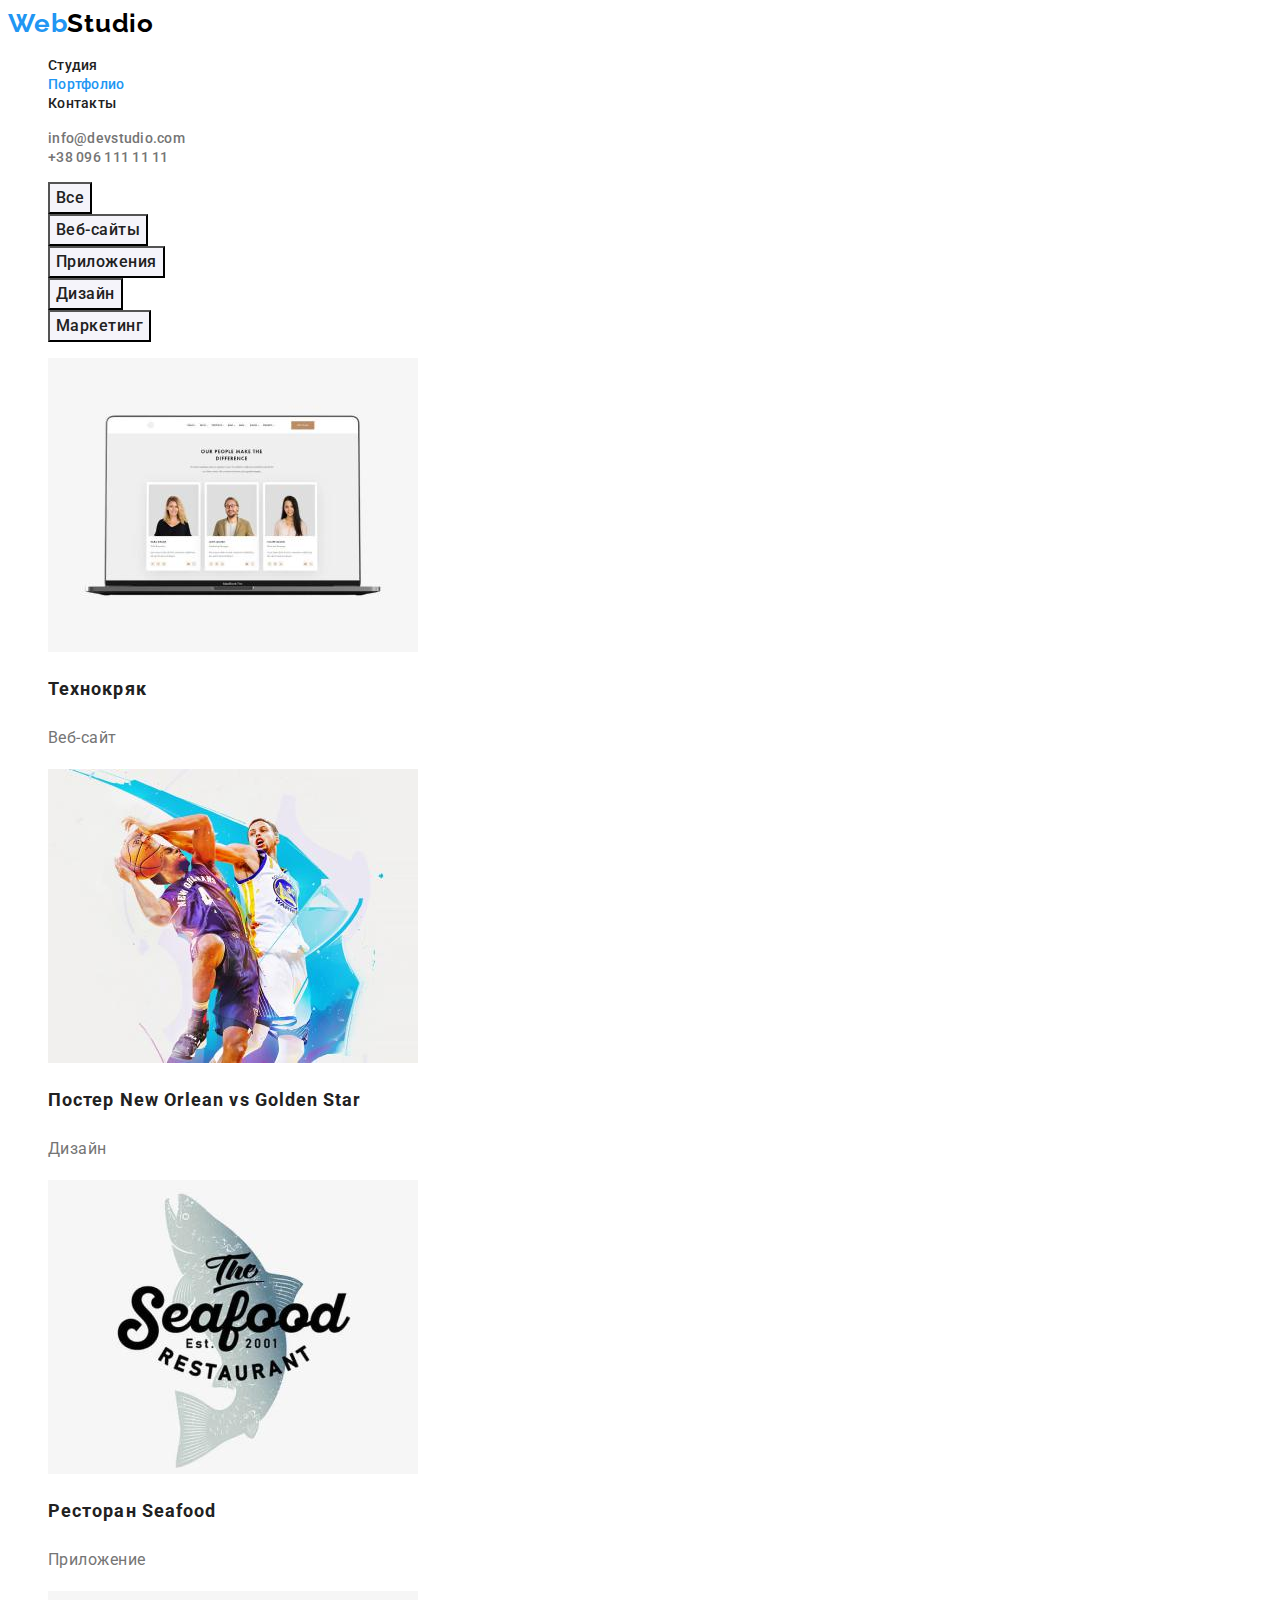
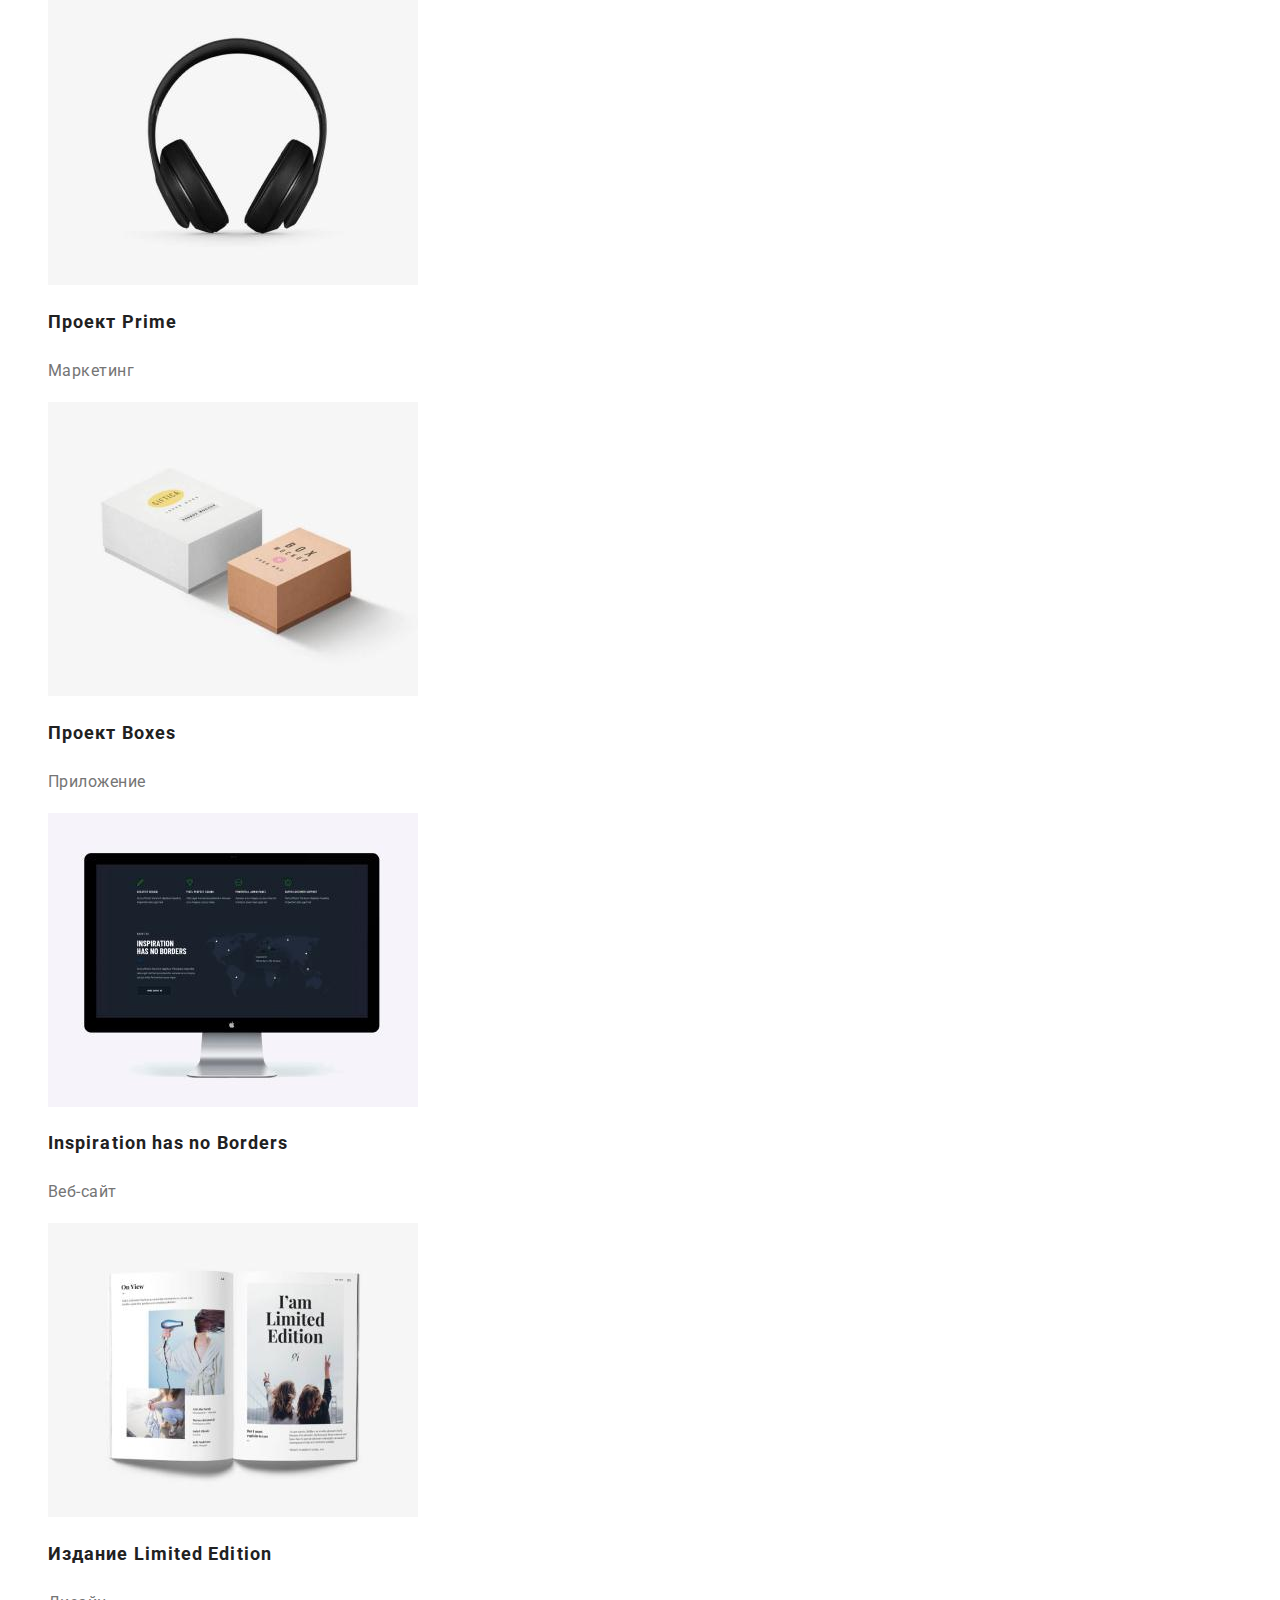
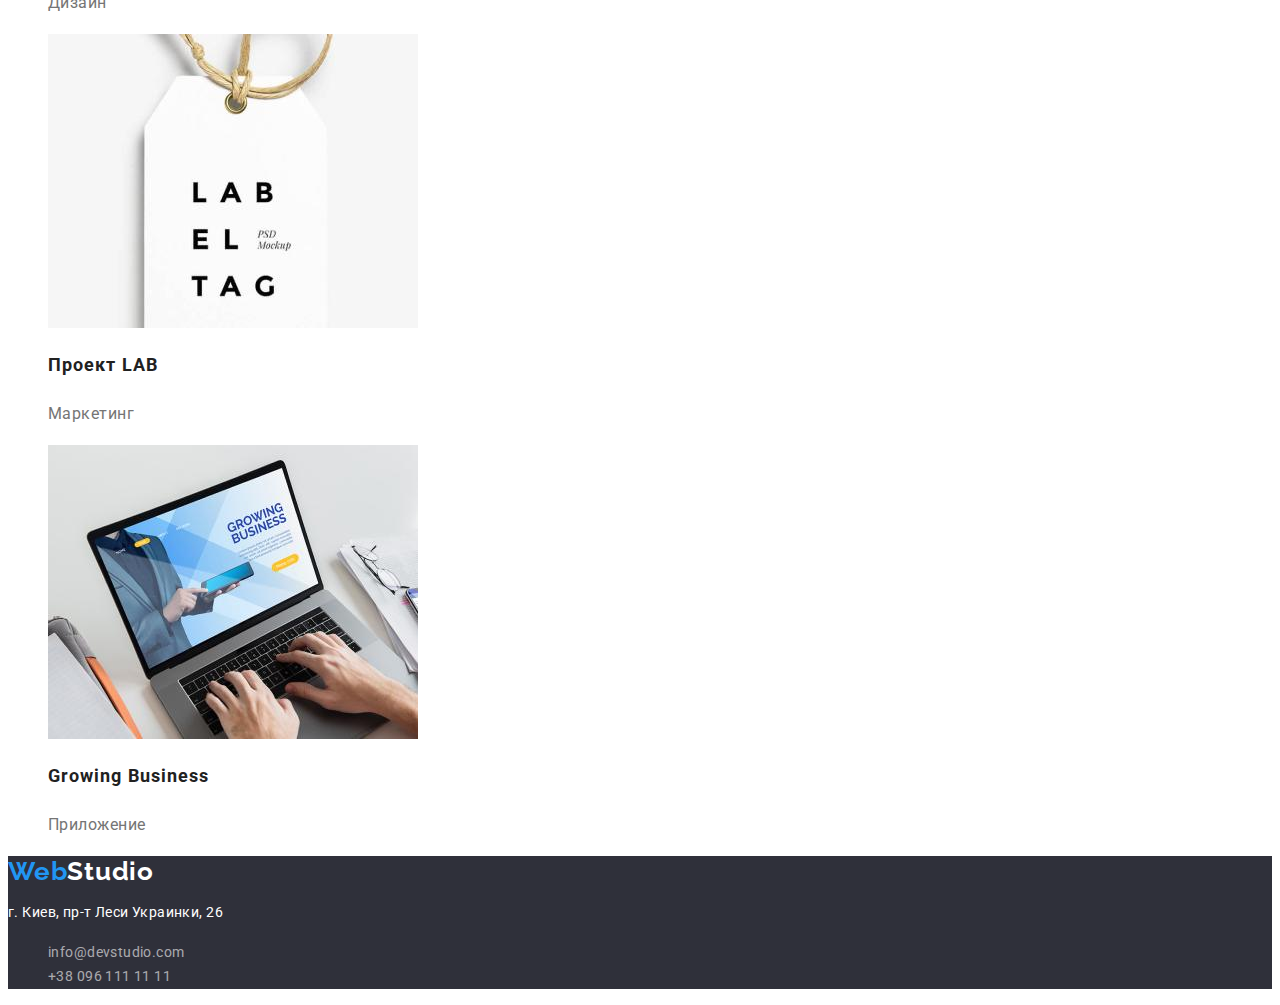
==== portfolio.html @ 96a63972 "cloned" ====
<!DOCTYPE html>
<html lang="ru">
<head>
    <meta charset="UTF-8">
    <meta http-equiv="X-UA-Compatible" content="IE=edge">
    <meta name="viewport" content="width=device-width, initial-scale=1.0">
    <link rel="stylesheet" href="./css/styles.css">
    <link rel="preconnect" href="https://fonts.googleapis.com">
    <link rel="preconnect" href="https://fonts.gstatic.com" crossorigin>
    <link href="https://fonts.googleapis.com/css2?family=Raleway:wght@700&family=Roboto:wght@400;500;700;900&display=swap" rel="stylesheet">
    <title>Портфолио</title>
</head>
<body>
    <!-- header -->
    <header class="header">
        <nav class="nav-menu">
            <a class="link logo up-logo" href="./index.html">
                <span class="logo-span">Web</span>Studio
            </a>
            <ul class="list">
                <li>
                    <a class="link menu-link" href="./index.html">Студия</a>
                </li>
                <li>
                    <a class="link menu-link active-link" href="./portfolio.html">Портфолио</a>
                </li>
                <li>
                    <a class="link menu-link" href="">Контакты</a>
                </li>
            </ul>
        </nav>
        <ul class="list">
            <li>
                <a class="link header-contacts" href="mailto:info@devstudio.com">info@devstudio.com</a>
            </li>
            <li>
                <a class="link header-contacts" href="tel:+380961111111">+38 096 111 11 11</a>
            </li>
        </ul>
    </header>

    <!-- main -->
    <main>
        <section>
            <h1 hidden>Наши работы</h1>
            <ul class="list">
                <li><button class="btn-filter" type="button">Все</button></li>
                <li><button class="btn-filter" type="button">Веб-сайты</button></li>
                <li><button class="btn-filter" type="button">Приложения</button></li>
                <li><button class="btn-filter" type="button">Дизайн</button></li>
                <li><button class="btn-filter" type="button">Маркетинг</button></li>
            </ul>
            <ul class="list">
                <li>
                    <a class="link" href="">
                        <img src="./images/our-works-1.jpg" alt="Фото веб-сайта" width="370">
                        <h2 class="our-works-title">Технокряк</h2>
                        <p class="our-works-subtitle">Веб-сайт</p>
                    </a>
                </li>
                <li>
                    <a class="link" href="">
                        <img src="./images/our-works-2.jpg" alt="Фото постера" width="370">
                        <h2 class="our-works-title">Постер New Orlean vs Golden Star</h2>
                        <p class="our-works-subtitle">Дизайн</p>
                    </a>
                </li>
                <li>
                    <a class="link" href="">
                        <img src="./images/our-works-3.jpg" alt="Фото с логотипом ресторана" width="370">
                        <h2 class="our-works-title">Ресторан Seafood</h2>
                        <p class="our-works-subtitle">Приложение</p>
                    </a>
                </li>
                <li>
                    <a class="link" href="">
                        <img src="./images/our-works-4.jpg" alt="Фото с наушниками" width="370">
                        <h2 class="our-works-title">Проект Prime</h2>
                        <p class="our-works-subtitle">Маркетинг</p>
                    </a>
                </li>
                <li>
                    <a class="link" href="">
                        <img src="./images/our-works-5.jpg" alt="Фото с коробками" width="370">
                        <h2 class="our-works-title">Проект Boxes</h2>
                        <p class="our-works-subtitle">Приложение</p>
                    </a>
                </li>
                <li>
                    <a class="link" href="">
                        <img src="./images/our-works-6.jpg" alt="Фото веб-сайта" width="370">
                        <h2 class="our-works-title">Inspiration has no Borders</h2>
                        <p class="our-works-subtitle">Веб-сайт</p>
                    </a>
                </li>
                <li>
                    <a class="link" href="">
                        <img src="./images/our-works-7.jpg" alt="Фото журнала" width="370">
                        <h2 class="our-works-title">Издание Limited Edition</h2>
                        <p class="our-works-subtitle">Дизайн</p>
                    </a>
                </li>
                <li>
                    <a class="link" href="">
                        <img src="./images/our-works-8.jpg" alt="Фото с логотипом бирки" width="370">
                        <h2 class="our-works-title">Проект LAB</h2>
                        <p class="our-works-subtitle">Маркетинг</p>
                    </a>
                </li>
                <li>
                    <a class="link" href="">
                        <img src="./images/our-works-9.jpg" alt="Фото с приложением на PC" width="370">
                        <h2 class="our-works-title">Growing Business</h2>
                        <p class="our-works-subtitle">Приложение</p>
                    </a>
                </li>
            </ul>
        </section>
 
    </main>

    <!-- footer -->
    <footer class="footer">
        <a class="logo link down-logo" href="./index.html">
            <span class="logo-span">Web</span>Studio
        </a>
        <address>
            <p class="footer-address-text">г. Киев, пр-т Леси Украинки, 26</p>
            <ul class="list">
                <li>
                    <a class="link footer-address-link" href="mailto:info@devstudio.com">info@devstudio.com</a>
                </li>
                <li>
                    <a class="link footer-address-link" href="tel:+380961111111">+38 096 111 11 11</a>
                </li>
            </ul>
        </address>
    </footer>
</body>
</html>
---- css/styles.css ----
:root
{
    --primary-text-color: #212121;
    --secondary-text-color: #757575;
    --primary-title-color: #FFFFFF;
    --secondary-title-color: #212121;
    --accent-color: #2196F3;
    --logo-text-color: #000000;
    --secondary-accent-color: #188CE8;
    --third-text-color: #FFFFFF;
    --adress-text-color: rgba(255, 255, 255, 0.6);
    --secondary-background-color: #F5F4FA;
}

body{
    font-family: "Roboto", sans-serif;
    color: var(--primary-text-color);
}


.link
{
    text-decoration: none;
}

.list
{
    list-style: none;
}

/*------------- header --------------*/

.logo
{
    font-family: Raleway;
    font-weight: 700;
    font-size: 26px;
    line-height: 1.19;
    letter-spacing: 0.03em;    
}

.up-logo
{
    color: var(--logo-text-color);
}

.down-logo
{
    color: var(--primary-title-color);
}

.logo-span
{
    color: var(--accent-color);
}

.menu-link
{
    font-weight: 500;
    font-size: 14px;
    line-height: 1.14;
    letter-spacing: 0.02em;
    color: var(--primary-text-color);  
}

.menu-link:hover, .menu-link:focus,
.header-contacts:hover, .header-contacts:focus
{
    color: var(--accent-color);
}

.header-contacts
{
   font-weight: 500;
    font-size: 14px;
    line-height: 1.14;
    letter-spacing: 0.02em;
    color: var(--secondary-text-color);
}

.active-link
{
    color: var(--accent-color);
}

/*------------- main --------------*/

.main-title
{
    /* temporary backgroung color */
    font-weight: 900;
    font-size: 44px;
    line-height: 1.36;
    text-align: center;
    letter-spacing: 0.06em;
    text-transform: uppercase;
    color: var(--primary-title-color);
}

.main-header-section
{
    background-color: #2F303A;
}

.btn
{
    font-family: inherit;
    font-weight: 700;
    font-size: 16px;
    line-height: 1.87;
    letter-spacing: 0.06em;
    color: var(--third-text-color);
    background-color: var(--accent-color);
}

.btn:hover, .btn:focus
{
    background-color: var(--secondary-accent-color);
    cursor: pointer;
}

.benefits-title
{
   font-weight: 700;
    font-size: 14px;
    line-height: 1.14;
    letter-spacing: 0.03em;
    text-transform: uppercase;
    color: var(--secondary-title-color);
}

.benefits-after-title
{
    font-size: 14px;
    line-height: 1.71;
    letter-spacing: 0.03em;
    color: var(--secondary-text-color);
}

.secondary-title
{
    font-weight: 700;
    font-size: 36px;
    line-height: 1.17;
    text-align: center;
    letter-spacing: 0.03em;
    color:var(--secondary-title-color);
}

.team-name-title
{
    font-weight: 500;
    font-size: 16px;
    line-height: 1.19;
    text-align: center;
    letter-spacing: 0.03em;    
}

.team-name-after-title
{
    font-size: 16px;
    line-height: 1.19;
    text-align: center;
    letter-spacing: 0.03em;
    color: var(--secondary-text-color);
}

.team-section
{
    background-color: var(--secondary-background-color);
}


/*------------- footer --------------*/

.footer
{
    background-color: #2F303A;
}

.footer-address-text
{
    font-style: normal;
    font-size: 14px;
    line-height: 1.71;
    letter-spacing: 0.03em;
    color: var(--third-text-color);
}

.footer-address-link
{
    font-style: normal;   
    font-size: 14px;
    line-height: 1.71;
    letter-spacing: 0.03em;
    color: var(--adress-text-color);    
}

.footer-address-text:hover,
.footer-address-link:hover,
.footer-address-link:focus
{
    color: var(--accent-color);
}


/* --------------portfolio css-------------- */
.btn-filter
{
    font-family: inherit;
    font-weight: 500;
    font-size: 16px;
    line-height: 1.63;
    letter-spacing: 0.03em;
    color: var(--primary-text-color);
    background-color: var(--secondary-background-color);
}

.btn-filter:hover, .btn-filter:focus
{
    color: var(--third-text-color);
    background-color: var(--accent-color);
}

.our-works-title
{
    font-weight: 700;
    font-size: 18px;
    line-height: 2;
    letter-spacing: 0.06em;
    color: var(--secondary-title-color);
}
.our-works-subtitle
{
    font-size: 16px;
    line-height: 1.87;
    letter-spacing: 0.03em;
    color: var(--secondary-text-color);
}
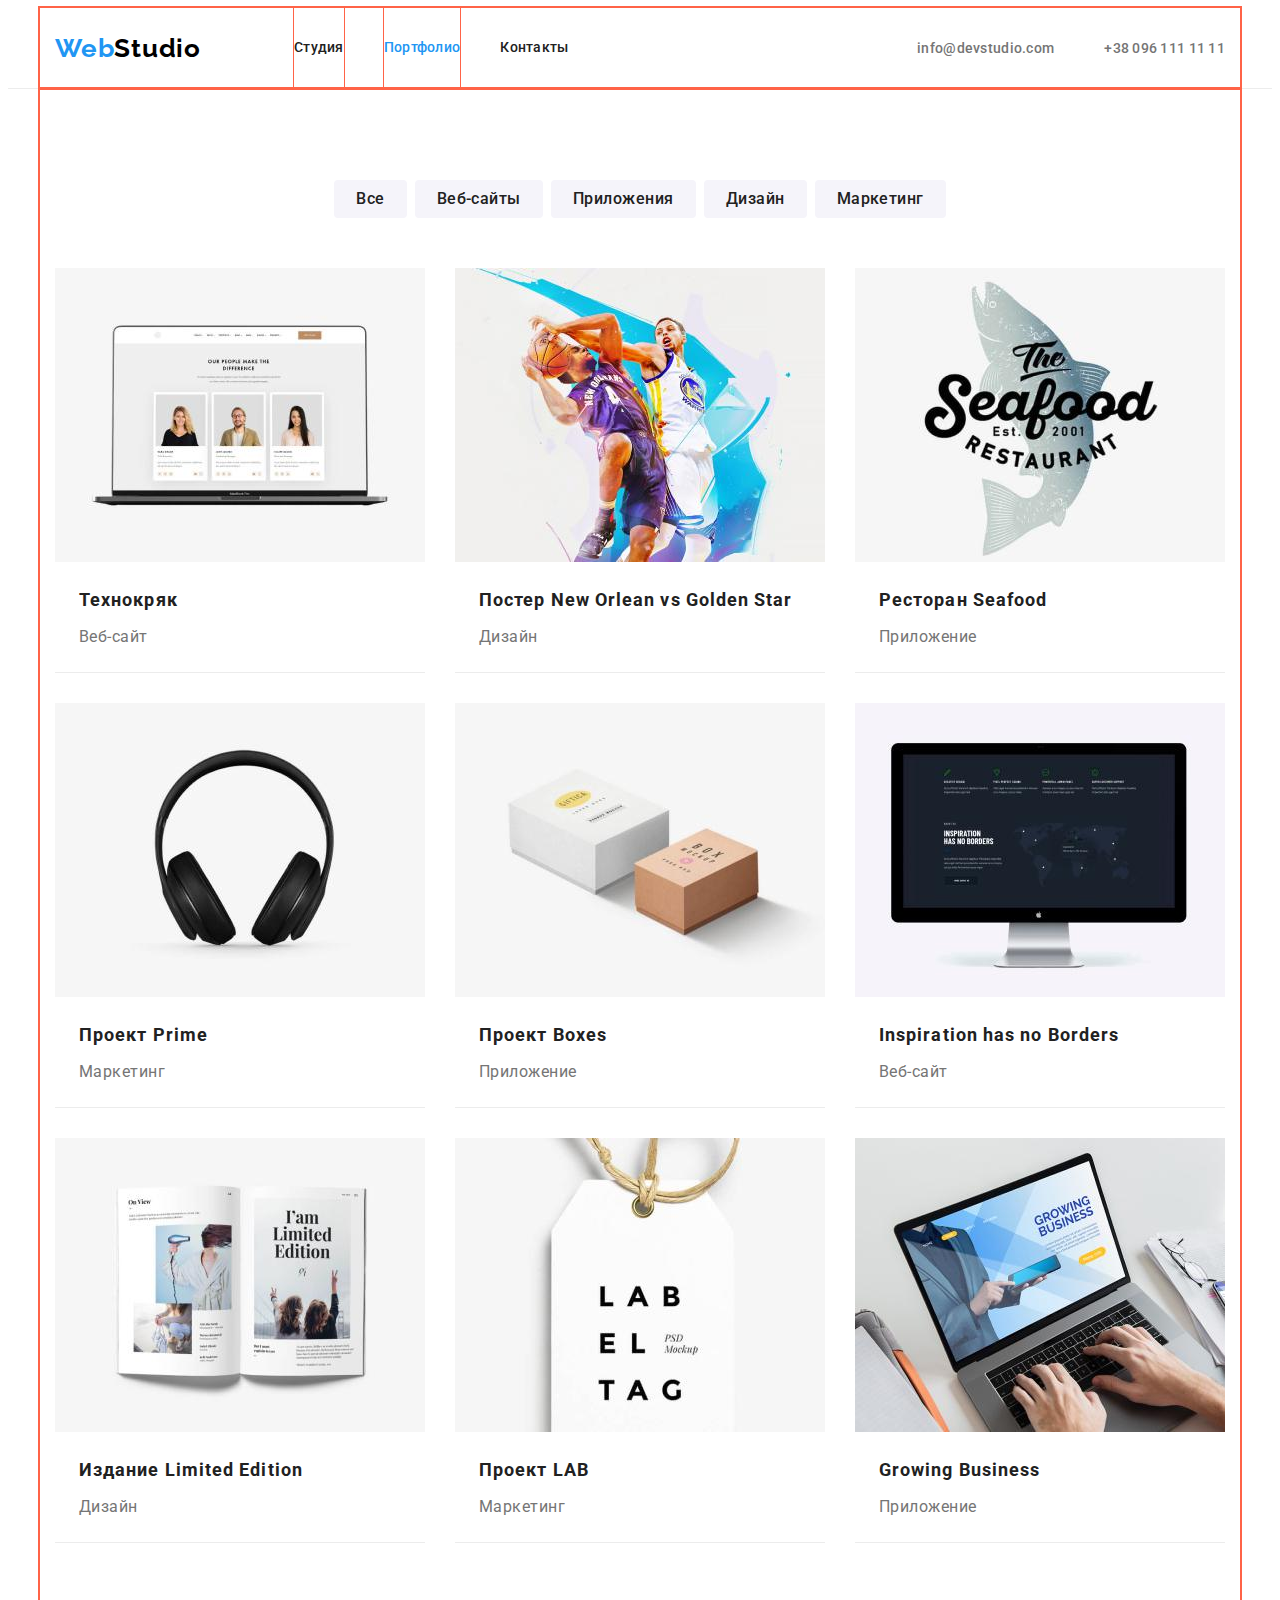
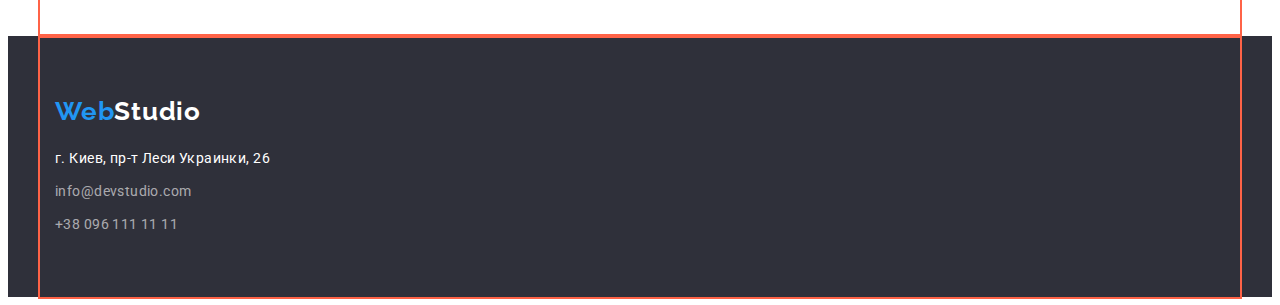
==== commit 7e444f93: "ready" ====
--- a/portfolio.html
+++ b/portfolio.html
@@ -4,6 +4,7 @@
     <meta charset="UTF-8">
     <meta http-equiv="X-UA-Compatible" content="IE=edge">
     <meta name="viewport" content="width=device-width, initial-scale=1.0">
+    <link rel="stylesheet" href="https://cdnjs.cloudflare.com/ajax/libs/modern-normalize/1.1.0/modern-normalize.min.css" integrity="sha512-wpPYUAdjBVSE4KJnH1VR1HeZfpl1ub8YT/NKx4PuQ5NmX2tKuGu6U/JRp5y+Y8XG2tV+wKQpNHVUX03MfMFn9Q==" crossorigin="anonymous" referrerpolicy="no-referrer" />
     <link rel="stylesheet" href="./css/styles.css">
     <link rel="preconnect" href="https://fonts.googleapis.com">
     <link rel="preconnect" href="https://fonts.gstatic.com" crossorigin>
@@ -13,128 +14,134 @@
 <body>
     <!-- header -->
     <header class="header">
-        <nav class="nav-menu">
-            <a class="link logo up-logo" href="./index.html">
-                <span class="logo-span">Web</span>Studio
-            </a>
-            <ul class="list">
-                <li>
-                    <a class="link menu-link" href="./index.html">Студия</a>
+        <div class="container header-container">
+            <nav class="nav-menu">
+                <a class="link logo up-logo" href="./index.html">
+                    <span class="logo-span">Web</span>Studio
+                </a>
+                <ul class="site-nav list">
+                    <li class="nav-item">
+                        <a class="link menu-link" href="./index.html">Студия</a>
+                    </li>
+                    <li class="nav-item">
+                        <a class="link menu-link active-link" href="./portfolio.html">Портфолио</a>
+                    </li>
+                    <li class="nav-item">
+                        <a class="link menu-link" href="">Контакты</a>
+                    </li>
+                </ul>
+            </nav>
+            <ul class="list header-contacts-list">
+                <li class="contact-list-item">
+                    <a class="link header-contacts" href="mailto:info@devstudio.com">info@devstudio.com</a>
                 </li>
-                <li>
-                    <a class="link menu-link active-link" href="./portfolio.html">Портфолио</a>
-                </li>
-                <li>
-                    <a class="link menu-link" href="">Контакты</a>
+                <li class="contact-list-item">
+                    <a class="link header-contacts" href="tel:+380961111111">+38 096 111 11 11</a>
                 </li>
             </ul>
-        </nav>
-        <ul class="list">
-            <li>
-                <a class="link header-contacts" href="mailto:info@devstudio.com">info@devstudio.com</a>
-            </li>
-            <li>
-                <a class="link header-contacts" href="tel:+380961111111">+38 096 111 11 11</a>
-            </li>
-        </ul>
+    </div>
     </header>
 
     <!-- main -->
     <main>
         <section>
-            <h1 hidden>Наши работы</h1>
-            <ul class="list">
-                <li><button class="btn-filter" type="button">Все</button></li>
-                <li><button class="btn-filter" type="button">Веб-сайты</button></li>
-                <li><button class="btn-filter" type="button">Приложения</button></li>
-                <li><button class="btn-filter" type="button">Дизайн</button></li>
-                <li><button class="btn-filter" type="button">Маркетинг</button></li>
-            </ul>
-            <ul class="list">
-                <li>
-                    <a class="link" href="">
-                        <img src="./images/our-works-1.jpg" alt="Фото веб-сайта" width="370">
-                        <h2 class="our-works-title">Технокряк</h2>
-                        <p class="our-works-subtitle">Веб-сайт</p>
-                    </a>
-                </li>
-                <li>
-                    <a class="link" href="">
-                        <img src="./images/our-works-2.jpg" alt="Фото постера" width="370">
-                        <h2 class="our-works-title">Постер New Orlean vs Golden Star</h2>
-                        <p class="our-works-subtitle">Дизайн</p>
-                    </a>
-                </li>
-                <li>
-                    <a class="link" href="">
-                        <img src="./images/our-works-3.jpg" alt="Фото с логотипом ресторана" width="370">
-                        <h2 class="our-works-title">Ресторан Seafood</h2>
-                        <p class="our-works-subtitle">Приложение</p>
-                    </a>
-                </li>
-                <li>
-                    <a class="link" href="">
-                        <img src="./images/our-works-4.jpg" alt="Фото с наушниками" width="370">
-                        <h2 class="our-works-title">Проект Prime</h2>
-                        <p class="our-works-subtitle">Маркетинг</p>
-                    </a>
-                </li>
-                <li>
-                    <a class="link" href="">
-                        <img src="./images/our-works-5.jpg" alt="Фото с коробками" width="370">
-                        <h2 class="our-works-title">Проект Boxes</h2>
-                        <p class="our-works-subtitle">Приложение</p>
-                    </a>
-                </li>
-                <li>
-                    <a class="link" href="">
-                        <img src="./images/our-works-6.jpg" alt="Фото веб-сайта" width="370">
-                        <h2 class="our-works-title">Inspiration has no Borders</h2>
-                        <p class="our-works-subtitle">Веб-сайт</p>
-                    </a>
-                </li>
-                <li>
-                    <a class="link" href="">
-                        <img src="./images/our-works-7.jpg" alt="Фото журнала" width="370">
-                        <h2 class="our-works-title">Издание Limited Edition</h2>
-                        <p class="our-works-subtitle">Дизайн</p>
-                    </a>
-                </li>
-                <li>
-                    <a class="link" href="">
-                        <img src="./images/our-works-8.jpg" alt="Фото с логотипом бирки" width="370">
-                        <h2 class="our-works-title">Проект LAB</h2>
-                        <p class="our-works-subtitle">Маркетинг</p>
-                    </a>
-                </li>
-                <li>
-                    <a class="link" href="">
-                        <img src="./images/our-works-9.jpg" alt="Фото с приложением на PC" width="370">
-                        <h2 class="our-works-title">Growing Business</h2>
-                        <p class="our-works-subtitle">Приложение</p>
-                    </a>
-                </li>
-            </ul>
+            <div class="container work-list-container">
+                <h1 hidden>Наши работы</h1>
+                <ul class="list filter-btn-list">
+                    <li class="filter-btn-list-item"><button class="btn-filter" type="button">Все</button></li>
+                    <li class="filter-btn-list-item"><button class="btn-filter" type="button">Веб-сайты</button></li>
+                    <li class="filter-btn-list-item"><button class="btn-filter" type="button">Приложения</button></li>
+                    <li class="filter-btn-list-item"><button class="btn-filter" type="button">Дизайн</button></li>
+                    <li class="filter-btn-list-item"><button class="btn-filter" type="button">Маркетинг</button></li>
+                </ul>
+                <ul class="list work-list">
+                    <li class="work-list-item">
+                        <a class="link" href="">
+                            <img src="./images/our-works-1.jpg" alt="Фото веб-сайта" width="370">
+                            <h2 class="our-works-title">Технокряк</h2>
+                            <p class="our-works-subtitle">Веб-сайт</p>
+                        </a>
+                    </li>
+                    <li class="work-list-item">
+                        <a class="link" href="">
+                            <img src="./images/our-works-2.jpg" alt="Фото постера" width="370">
+                            <h2 class="our-works-title">Постер New Orlean vs Golden Star</h2>
+                            <p class="our-works-subtitle">Дизайн</p>
+                        </a>
+                    </li>
+                    <li class="work-list-item">
+                        <a class="link" href="">
+                            <img src="./images/our-works-3.jpg" alt="Фото с логотипом ресторана" width="370">
+                            <h2 class="our-works-title">Ресторан Seafood</h2>
+                            <p class="our-works-subtitle">Приложение</p>
+                        </a>
+                    </li>
+                    <li class="work-list-item">
+                        <a class="link" href="">
+                            <img src="./images/our-works-4.jpg" alt="Фото с наушниками" width="370">
+                            <h2 class="our-works-title">Проект Prime</h2>
+                            <p class="our-works-subtitle">Маркетинг</p>
+                        </a>
+                    </li>
+                    <li class="work-list-item">
+                        <a class="link" href="">
+                            <img src="./images/our-works-5.jpg" alt="Фото с коробками" width="370">
+                            <h2 class="our-works-title">Проект Boxes</h2>
+                            <p class="our-works-subtitle">Приложение</p>
+                        </a>
+                    </li>
+                    <li class="work-list-item">
+                        <a class="link" href="">
+                            <img src="./images/our-works-6.jpg" alt="Фото веб-сайта" width="370">
+                            <h2 class="our-works-title">Inspiration has no Borders</h2>
+                            <p class="our-works-subtitle">Веб-сайт</p>
+                        </a>
+                    </li>
+                    <li class="work-list-item">
+                        <a class="link" href="">
+                            <img src="./images/our-works-7.jpg" alt="Фото журнала" width="370">
+                            <h2 class="our-works-title">Издание Limited Edition</h2>
+                            <p class="our-works-subtitle">Дизайн</p>
+                        </a>
+                    </li>
+                    <li class="work-list-item">
+                        <a class="link" href="">
+                            <img src="./images/our-works-8.jpg" alt="Фото с логотипом бирки" width="370">
+                            <h2 class="our-works-title">Проект LAB</h2>
+                            <p class="our-works-subtitle">Маркетинг</p>
+                        </a>
+                    </li>
+                    <li class="work-list-item">
+                        <a class="link" href="">
+                            <img src="./images/our-works-9.jpg" alt="Фото с приложением на PC" width="370">
+                            <h2 class="our-works-title">Growing Business</h2>
+                            <p class="our-works-subtitle">Приложение</p>
+                        </a>
+                    </li>
+                </ul>
+        </div>
         </section>
  
     </main>
 
     <!-- footer -->
     <footer class="footer">
-        <a class="logo link down-logo" href="./index.html">
-            <span class="logo-span">Web</span>Studio
-        </a>
-        <address>
-            <p class="footer-address-text">г. Киев, пр-т Леси Украинки, 26</p>
-            <ul class="list">
-                <li>
-                    <a class="link footer-address-link" href="mailto:info@devstudio.com">info@devstudio.com</a>
-                </li>
-                <li>
-                    <a class="link footer-address-link" href="tel:+380961111111">+38 096 111 11 11</a>
-                </li>
-            </ul>
-        </address>
+        <div class="container footer-container">
+            <a class="logo link down-logo" href="./index.html">
+                <span class="logo-span">Web</span>Studio
+            </a>
+            <address class="footer-address">
+                <p class="footer-address-text">г. Киев, пр-т Леси Украинки, 26</p>
+                <ul class="list footer-adress-list">
+                    <li class="footer-address-list-item">
+                        <a class="link footer-address-link" href="mailto:info@devstudio.com">info@devstudio.com</a>
+                    </li>
+                    <li class="footer-address-list-item">
+                        <a class="link footer-address-link" href="tel:+380961111111">+38 096 111 11 11</a>
+                    </li>
+                </ul>
+            </address>
+        </div>
     </footer>
 </body>
 </html>--- a/css/styles.css
+++ b/css/styles.css
@@ -1,3 +1,10 @@
+*,
+*::before,
+*::after
+{
+    box-sizing: border-box;
+}
+
 :root
 {
     --primary-text-color: #212121;
@@ -17,6 +24,16 @@
     color: var(--primary-text-color);
 }
 
+p, h1, h2, h3, h4, h5, h6
+{
+    margin: 0;
+    padding: 0;
+}
+
+img
+{
+    display:block;
+}
 
 .link
 {
@@ -26,9 +43,50 @@
 .list
 {
     list-style: none;
+    margin: 0;
+    padding: 0;
+}
+
+.container
+{
+    width:1200px;
+    padding-left: 15px;
+    padding-right: 15px;
+    margin: 0 auto;
+    outline: 2px solid tomato;
 }
 
 /*------------- header --------------*/
+
+.header
+{
+    border-bottom: 1px solid #ECECEC;
+}
+
+
+.header-container
+{
+    display: flex;
+    align-items: center;
+}
+
+.site-nav
+{
+    display: flex;
+    margin-left: 93px;
+}
+
+.site-nav .nav-item:not(:last-child)
+{
+    margin-right: 40px;
+    outline: 1px solid tomato;
+}
+
+.nav-menu
+{
+    display: flex;
+    align-items: center;
+}
 
 .logo
 {
@@ -46,6 +104,7 @@
 
 .down-logo
 {
+    /*margin-top: 60px;*/
     color: var(--primary-title-color);
 }
 
@@ -56,6 +115,10 @@
 
 .menu-link
 {
+    display: block;
+    padding-top: 32px;
+    padding-bottom: 32px;    
+
     font-weight: 500;
     font-size: 14px;
     line-height: 1.14;
@@ -69,6 +132,17 @@
     color: var(--accent-color);
 }
 
+.header-contacts-list
+{
+    display: flex;
+    margin-left: auto;
+}
+
+.header-contacts-list .contact-list-item:not(:last-child)
+{
+    margin-right: 50px;
+}
+
 .header-contacts
 {
    font-weight: 500;
@@ -87,7 +161,11 @@
 
 .main-title
 {
-    /* temporary backgroung color */
+    padding-top: 200px;
+    width: 696px;
+    margin-left: auto;
+    margin-right: auto;
+
     font-weight: 900;
     font-size: 44px;
     line-height: 1.36;
@@ -99,11 +177,16 @@
 
 .main-header-section
 {
+    text-align: center;
     background-color: #2F303A;
 }
 
+
 .btn
 {
+    margin-top: 30px;
+    margin-bottom: 200px;
+    padding: 10px 32px;
     font-family: inherit;
     font-weight: 700;
     font-size: 16px;
@@ -111,12 +194,35 @@
     letter-spacing: 0.06em;
     color: var(--third-text-color);
     background-color: var(--accent-color);
+    border-radius: 4px;
+    border: none;
 }
 
 .btn:hover, .btn:focus
 {
     background-color: var(--secondary-accent-color);
     cursor: pointer;
+}
+
+.benefits-container
+{
+    display: flex;    
+}
+
+.benefits-list
+{
+    display: flex;
+}
+
+.benefits-list .benefits-list-item
+{
+    margin-top: 94px;
+    margin-bottom: 94px;
+    width: calc((100%-30px*3)/4);    
+}
+.benefits-list .benefits-list-item:not(:last-child)
+{
+    margin-right: 30px;
 }
 
 .benefits-title
@@ -149,6 +255,8 @@
 
 .team-name-title
 {
+    margin-top: 30px;
+
     font-weight: 500;
     font-size: 16px;
     line-height: 1.19;
@@ -158,6 +266,9 @@
 
 .team-name-after-title
 {
+    margin-top: 10px;
+    margin-bottom: 30px;
+
     font-size: 16px;
     line-height: 1.19;
     text-align: center;
@@ -170,6 +281,41 @@
     background-color: var(--secondary-background-color);
 }
 
+.our-works-list
+{
+    display: flex;
+    justify-content: space-between;
+}
+
+.our-works-list .our-works-list-item
+{
+    margin-top: 50px;
+    margin-bottom: 94px;
+}
+
+.our-team-title
+{
+    padding-top: 94px;
+}
+
+.team-list
+{
+    display:flex;
+    flex-wrap: wrap;
+    margin-left: -30px;
+    margin-top: 50px;
+    padding-bottom: 94px;
+}
+
+.team-list-item
+{
+    width: /*calc((100%-30px*4)/4)*/270px;
+    margin-left: 30px;
+
+    background-color: var(--third-text-color);
+    /*box-shadow: 0px 1px 3px rgba(0, 0, 0, 0.12), 0px 1px 1px rgba(0, 0, 0, 0.14), 0px 2px 1px rgba(0, 0, 0, 0.2);*/
+    border-radius: 0px 0px 4px 4px;
+}
 
 /*------------- footer --------------*/
 
@@ -178,6 +324,17 @@
     background-color: #2F303A;
 }
 
+.footer-container
+{
+    padding-top: 60px;
+    padding-bottom: 60px;
+}
+
+.footer-address
+{
+   margin-top: 20px; 
+}
+
 .footer-address-text
 {
     font-style: normal;
@@ -194,6 +351,11 @@
     line-height: 1.71;
     letter-spacing: 0.03em;
     color: var(--adress-text-color);    
+}
+
+.footer-address-list-item
+{
+    margin-top: 9px;
 }
 
 .footer-address-text:hover,
@@ -207,6 +369,7 @@
 /* --------------portfolio css-------------- */
 .btn-filter
 {
+    padding: 6px 22px;
     font-family: inherit;
     font-weight: 500;
     font-size: 16px;
@@ -214,6 +377,13 @@
     letter-spacing: 0.03em;
     color: var(--primary-text-color);
     background-color: var(--secondary-background-color);
+    border-radius: 4px;
+    border: none;
+}
+
+.filter-btn-list .filter-btn-list-item:not(:last-child)
+{
+    margin-right: 8px;
 }
 
 .btn-filter:hover, .btn-filter:focus
@@ -222,8 +392,48 @@
     background-color: var(--accent-color);
 }
 
+.work-list-container
+{
+    padding-bottom: 93px;
+}
+
+.work-list
+{
+    margin-top: 50px;
+    margin-bottom: -30px;
+    display: flex;
+    flex-wrap: wrap;
+}
+
+.work-list .work-list-item
+{
+    width: /*calc((100%-60px)/3)*/370px;
+    margin-right: 30px;
+    margin-bottom: 30px;
+
+    border-bottom: 1px solid #ECECEC;
+}
+.work-list .work-list-item:nth-child(3n)
+{
+    margin-right: 0;
+}
+
+/*.work-list .work-list-item:nth-last-child(-n+3)
+{
+    margin-bottom: 0;
+}*/
+
+.filter-btn-list
+{
+    display: flex;
+    padding-top: 91px;
+    justify-content: center;  
+}
+
 .our-works-title
 {
+    margin-top: 20px;
+    margin-left: 24px;
     font-weight: 700;
     font-size: 18px;
     line-height: 2;
@@ -232,6 +442,9 @@
 }
 .our-works-subtitle
 {
+    margin-top: 4px;
+    margin-left: 24px;
+    margin-bottom: 20px;
     font-size: 16px;
     line-height: 1.87;
     letter-spacing: 0.03em;
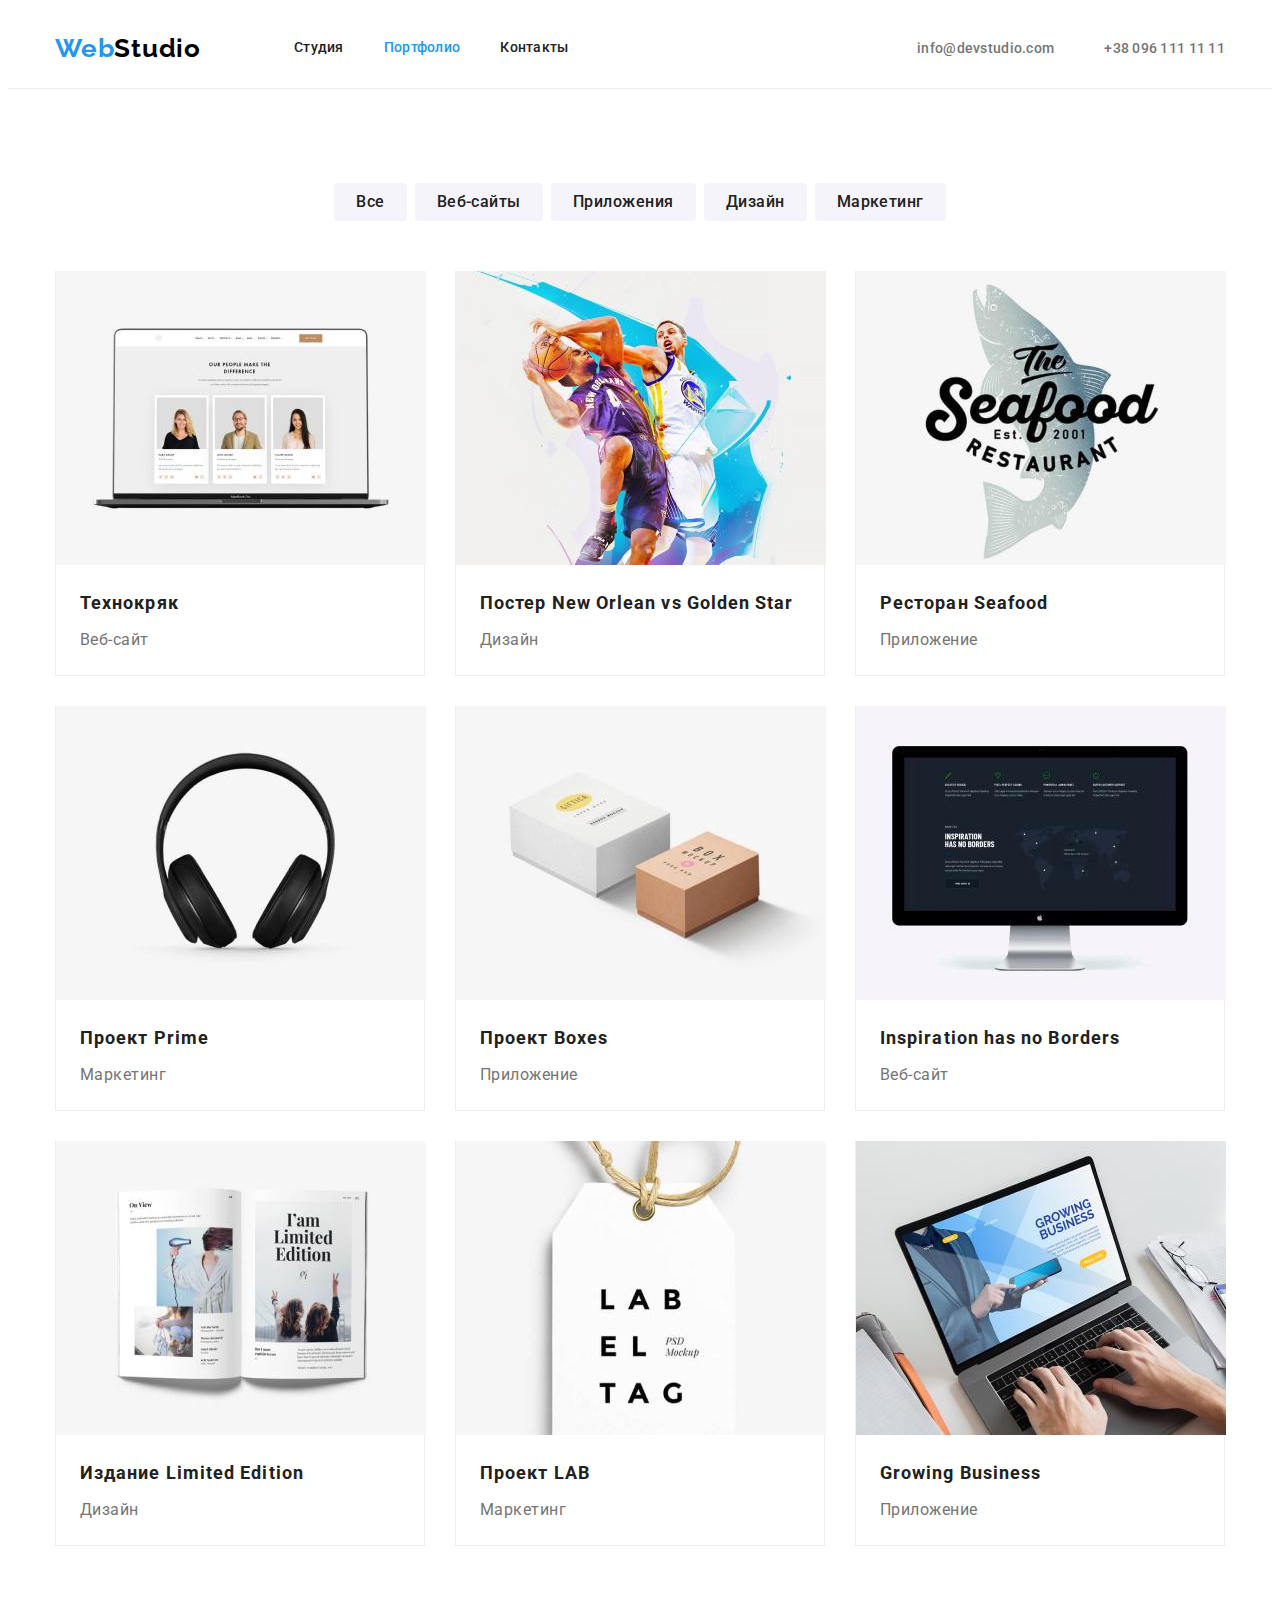
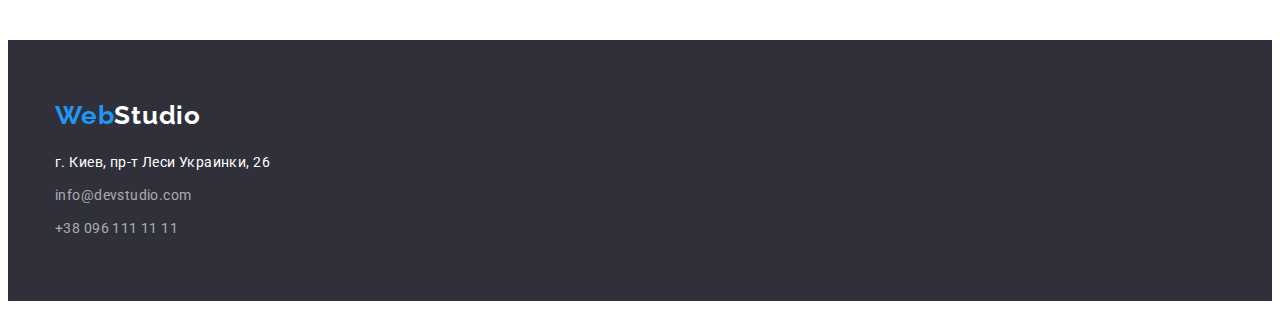
==== commit 28a607a5: "hm-03-ready" ====
--- a/portfolio.html
+++ b/portfolio.html
@@ -44,8 +44,8 @@
 
     <!-- main -->
     <main>
-        <section>
-            <div class="container work-list-container">
+        <section class="work-list-container">
+            <div class="container">
                 <h1 hidden>Наши работы</h1>
                 <ul class="list filter-btn-list">
                     <li class="filter-btn-list-item"><button class="btn-filter" type="button">Все</button></li>
@@ -58,64 +58,82 @@
                     <li class="work-list-item">
                         <a class="link" href="">
                             <img src="./images/our-works-1.jpg" alt="Фото веб-сайта" width="370">
-                            <h2 class="our-works-title">Технокряк</h2>
-                            <p class="our-works-subtitle">Веб-сайт</p>
+                            <div class="work-list-item-txt">
+                                <h2 class="our-works-title">Технокряк</h2>
+                                <p class="our-works-subtitle">Веб-сайт</p>
+                            </div>
                         </a>
                     </li>
                     <li class="work-list-item">
                         <a class="link" href="">
                             <img src="./images/our-works-2.jpg" alt="Фото постера" width="370">
-                            <h2 class="our-works-title">Постер New Orlean vs Golden Star</h2>
-                            <p class="our-works-subtitle">Дизайн</p>
+                            <div class="work-list-item-txt">
+                                <h2 class="our-works-title">Постер New Orlean vs Golden Star</h2>
+                                <p class="our-works-subtitle">Дизайн</p>
+                            </div>
                         </a>
                     </li>
                     <li class="work-list-item">
                         <a class="link" href="">
                             <img src="./images/our-works-3.jpg" alt="Фото с логотипом ресторана" width="370">
-                            <h2 class="our-works-title">Ресторан Seafood</h2>
-                            <p class="our-works-subtitle">Приложение</p>
+                            <div class="work-list-item-txt">
+                                <h2 class="our-works-title">Ресторан Seafood</h2>
+                                <p class="our-works-subtitle">Приложение</p>
+                            </div>
                         </a>
                     </li>
                     <li class="work-list-item">
                         <a class="link" href="">
                             <img src="./images/our-works-4.jpg" alt="Фото с наушниками" width="370">
-                            <h2 class="our-works-title">Проект Prime</h2>
-                            <p class="our-works-subtitle">Маркетинг</p>
+                            <div class="work-list-item-txt">
+                                <h2 class="our-works-title">Проект Prime</h2>
+                                <p class="our-works-subtitle">Маркетинг</p>
+                            </div>
                         </a>
                     </li>
                     <li class="work-list-item">
                         <a class="link" href="">
                             <img src="./images/our-works-5.jpg" alt="Фото с коробками" width="370">
-                            <h2 class="our-works-title">Проект Boxes</h2>
-                            <p class="our-works-subtitle">Приложение</p>
+                            <div class="work-list-item-txt">
+                                <h2 class="our-works-title">Проект Boxes</h2>
+                                <p class="our-works-subtitle">Приложение</p>
+                            </div>
                         </a>
                     </li>
                     <li class="work-list-item">
                         <a class="link" href="">
                             <img src="./images/our-works-6.jpg" alt="Фото веб-сайта" width="370">
-                            <h2 class="our-works-title">Inspiration has no Borders</h2>
-                            <p class="our-works-subtitle">Веб-сайт</p>
+                            <div class="work-list-item-txt">
+                                <h2 class="our-works-title">Inspiration has no Borders</h2>
+                                <p class="our-works-subtitle">Веб-сайт</p>
+                            </div>
                         </a>
                     </li>
                     <li class="work-list-item">
                         <a class="link" href="">
                             <img src="./images/our-works-7.jpg" alt="Фото журнала" width="370">
-                            <h2 class="our-works-title">Издание Limited Edition</h2>
-                            <p class="our-works-subtitle">Дизайн</p>
+                            <div class="work-list-item-txt">
+                                <h2 class="our-works-title">Издание Limited Edition</h2>
+                                <p class="our-works-subtitle">Дизайн</p>
+                            </div>
                         </a>
                     </li>
                     <li class="work-list-item">
                         <a class="link" href="">
                             <img src="./images/our-works-8.jpg" alt="Фото с логотипом бирки" width="370">
-                            <h2 class="our-works-title">Проект LAB</h2>
-                            <p class="our-works-subtitle">Маркетинг</p>
+                            <div class="work-list-item-txt">
+                                <h2 class="our-works-title">Проект LAB</h2>
+                                <p class="our-works-subtitle">Маркетинг</p>
+                            </div>
                         </a>
                     </li>
                     <li class="work-list-item">
                         <a class="link" href="">
                             <img src="./images/our-works-9.jpg" alt="Фото с приложением на PC" width="370">
-                            <h2 class="our-works-title">Growing Business</h2>
-                            <p class="our-works-subtitle">Приложение</p>
+                            <div class="work-list-item-txt">
+                                <h2 class="our-works-title">Growing Business</h2>
+                                <p class="our-works-subtitle">Приложение</p>
+                            </div>
                         </a>
                     </li>
                 </ul>
@@ -126,7 +144,7 @@
 
     <!-- footer -->
     <footer class="footer">
-        <div class="container footer-container">
+        <div class="container">
             <a class="logo link down-logo" href="./index.html">
                 <span class="logo-span">Web</span>Studio
             </a>
--- a/css/styles.css
+++ b/css/styles.css
@@ -53,7 +53,7 @@
     padding-left: 15px;
     padding-right: 15px;
     margin: 0 auto;
-    outline: 2px solid tomato;
+    /*outline: 2px solid tomato;*/
 }
 
 /*------------- header --------------*/
@@ -79,7 +79,7 @@
 .site-nav .nav-item:not(:last-child)
 {
     margin-right: 40px;
-    outline: 1px solid tomato;
+    /*outline: 1px solid tomato;*/
 }
 
 .nav-menu
@@ -161,8 +161,7 @@
 
 .main-title
 {
-    padding-top: 200px;
-    width: 696px;
+    max-width: 696px;
     margin-left: auto;
     margin-right: auto;
 
@@ -177,6 +176,9 @@
 
 .main-header-section
 {
+    padding-top: 200px;
+    padding-bottom: 200px;
+
     text-align: center;
     background-color: #2F303A;
 }
@@ -184,8 +186,7 @@
 
 .btn
 {
-    margin-top: 30px;
-    margin-bottom: 200px;
+    margin-top: 30px;    
     padding: 10px 32px;
     font-family: inherit;
     font-weight: 700;
@@ -206,7 +207,8 @@
 
 .benefits-container
 {
-    display: flex;    
+    padding-top: 94px;
+    padding-bottom: 94px;   
 }
 
 .benefits-list
@@ -215,10 +217,8 @@
 }
 
 .benefits-list .benefits-list-item
-{
-    margin-top: 94px;
-    margin-bottom: 94px;
-    width: calc((100%-30px*3)/4);    
+{    
+    width: calc((100% - 30px*3)/4);    
 }
 .benefits-list .benefits-list-item:not(:last-child)
 {
@@ -245,6 +245,7 @@
 
 .secondary-title
 {
+    margin-bottom: 50px;
     font-weight: 700;
     font-size: 36px;
     line-height: 1.17;
@@ -255,8 +256,7 @@
 
 .team-name-title
 {
-    margin-top: 30px;
-
+    margin-bottom: 10px;
     font-weight: 500;
     font-size: 16px;
     line-height: 1.19;
@@ -264,11 +264,14 @@
     letter-spacing: 0.03em;    
 }
 
+.team-list-item-cont
+{
+    margin-top: 30px;
+    margin-bottom: 30px;
+}
+
 .team-name-after-title
 {
-    margin-top: 10px;
-    margin-bottom: 30px;
-
     font-size: 16px;
     line-height: 1.19;
     text-align: center;
@@ -278,56 +281,52 @@
 
 .team-section
 {
+    padding-top: 94px;
+    padding-bottom: 94px;
     background-color: var(--secondary-background-color);
 }
 
+.our-works-section
+{
+    padding-bottom: 94px;
+}
+
 .our-works-list
 {
     display: flex;
     justify-content: space-between;
 }
 
+
 .our-works-list .our-works-list-item
 {
-    margin-top: 50px;
-    margin-bottom: 94px;
-}
-
-.our-team-title
-{
-    padding-top: 94px;
+    width: 370px;
 }
 
 .team-list
 {
     display:flex;
     flex-wrap: wrap;
-    margin-left: -30px;
-    margin-top: 50px;
-    padding-bottom: 94px;
+    margin-left: -30px;      
 }
 
 .team-list-item
 {
-    width: /*calc((100%-30px*4)/4)*/270px;
+    width: calc((100% - 30px * 4) / 4);
     margin-left: 30px;
 
     background-color: var(--third-text-color);
-    /*box-shadow: 0px 1px 3px rgba(0, 0, 0, 0.12), 0px 1px 1px rgba(0, 0, 0, 0.14), 0px 2px 1px rgba(0, 0, 0, 0.2);*/
+    box-shadow: 0px 1px 3px rgba(0, 0, 0, 0.12), 0px 1px 1px rgba(0, 0, 0, 0.14), 0px 2px 1px rgba(0, 0, 0, 0.2);
     border-radius: 0px 0px 4px 4px;
 }
 
 /*------------- footer --------------*/
 
 .footer
-{
-    background-color: #2F303A;
-}
-
-.footer-container
 {
     padding-top: 60px;
     padding-bottom: 60px;
+    background-color: #2F303A;
 }
 
 .footer-address
@@ -394,7 +393,8 @@
 
 .work-list-container
 {
-    padding-bottom: 93px;
+    padding-top: 94px;
+    padding-bottom: 94px;
 }
 
 .work-list
@@ -407,33 +407,33 @@
 
 .work-list .work-list-item
 {
-    width: /*calc((100%-60px)/3)*/370px;
+    width: calc((100% - 60px) / 3);
     margin-right: 30px;
     margin-bottom: 30px;
 
     border-bottom: 1px solid #ECECEC;
+    border-left: 1px solid #ECECEC;
+    border-right: 1px solid #ECECEC;
+
 }
 .work-list .work-list-item:nth-child(3n)
 {
     margin-right: 0;
 }
 
-/*.work-list .work-list-item:nth-last-child(-n+3)
-{
-    margin-bottom: 0;
-}*/
-
 .filter-btn-list
 {
     display: flex;
-    padding-top: 91px;
     justify-content: center;  
 }
 
+.work-list-item-txt
+{
+    padding: 20px 24px;
+}
+
 .our-works-title
 {
-    margin-top: 20px;
-    margin-left: 24px;
     font-weight: 700;
     font-size: 18px;
     line-height: 2;
@@ -443,8 +443,6 @@
 .our-works-subtitle
 {
     margin-top: 4px;
-    margin-left: 24px;
-    margin-bottom: 20px;
     font-size: 16px;
     line-height: 1.87;
     letter-spacing: 0.03em;
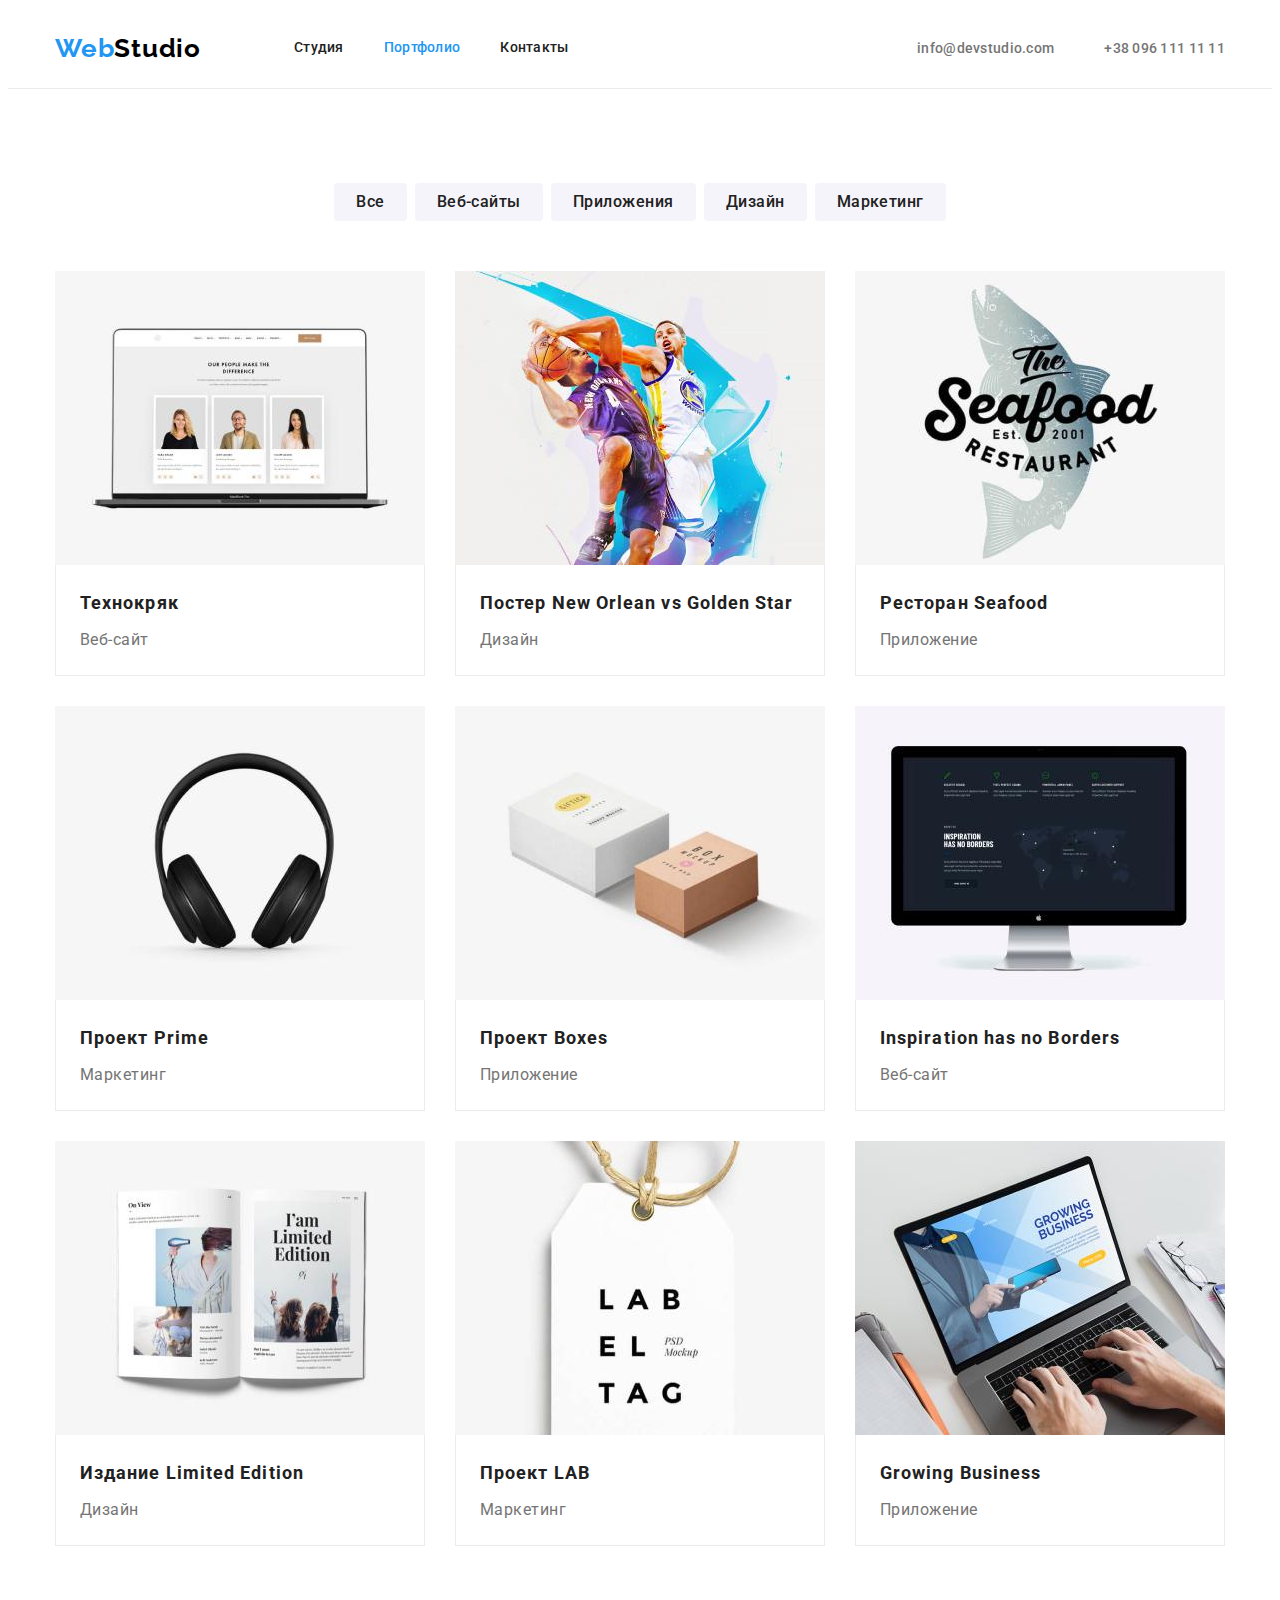
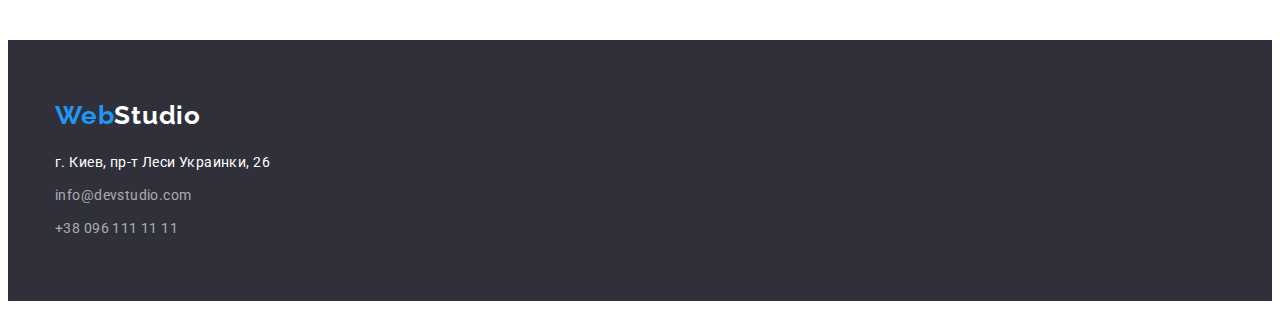
==== commit d42f2879: "hm-03-ready-17-10-21" ====
--- a/portfolio.html
+++ b/portfolio.html
@@ -46,7 +46,7 @@
     <main>
         <section class="work-list-container">
             <div class="container">
-                <h1 hidden>Наши работы</h1>
+                <h1 class="visually-hidden">Наши работы</h1>
                 <ul class="list filter-btn-list">
                     <li class="filter-btn-list-item"><button class="btn-filter" type="button">Все</button></li>
                     <li class="filter-btn-list-item"><button class="btn-filter" type="button">Веб-сайты</button></li>
--- a/css/styles.css
+++ b/css/styles.css
@@ -55,6 +55,20 @@
     margin: 0 auto;
     /*outline: 2px solid tomato;*/
 }
+
+.visually-hidden {
+    position: absolute;
+    width: 1px;
+    height: 1px;
+    margin: -1px;
+    border: 0;
+    padding: 0;
+    
+    white-space: nowrap;
+    clip-path: inset(100%);
+    clip: rect(0 0 0 0);
+    overflow: hidden;
+  }
 
 /*------------- header --------------*/
 
@@ -237,6 +251,7 @@
 
 .benefits-after-title
 {
+    margin-top: 10px;
     font-size: 14px;
     line-height: 1.71;
     letter-spacing: 0.03em;
@@ -266,8 +281,8 @@
 
 .team-list-item-cont
 {
-    margin-top: 30px;
-    margin-bottom: 30px;
+    padding-top: 30px;
+    padding-bottom: 30px;
 }
 
 .team-name-after-title
@@ -293,13 +308,14 @@
 
 .our-works-list
 {
-    display: flex;
-    justify-content: space-between;
+    margin-right: -30px;
+    display: flex;    
 }
 
 
 .our-works-list .our-works-list-item
 {
+    margin-right: 30px;
     width: 370px;
 }
 
@@ -352,7 +368,12 @@
     color: var(--adress-text-color);    
 }
 
-.footer-address-list-item
+.footer-adress-list
+{
+    margin-top: 9px;
+}
+
+.footer-address-list-item:not(:first-child)
 {
     margin-top: 9px;
 }
@@ -411,25 +432,28 @@
     margin-right: 30px;
     margin-bottom: 30px;
 
+    /*overflow: hidden;*/
+
+    
+
+}
+.work-list .work-list-item:nth-child(3n)
+{
+    margin-right: 0;
+}
+
+.filter-btn-list
+{
+    display: flex;
+    justify-content: center;  
+}
+
+.work-list-item-txt
+{
+    padding: 20px 24px;
     border-bottom: 1px solid #ECECEC;
     border-left: 1px solid #ECECEC;
     border-right: 1px solid #ECECEC;
-
-}
-.work-list .work-list-item:nth-child(3n)
-{
-    margin-right: 0;
-}
-
-.filter-btn-list
-{
-    display: flex;
-    justify-content: center;  
-}
-
-.work-list-item-txt
-{
-    padding: 20px 24px;
 }
 
 .our-works-title
